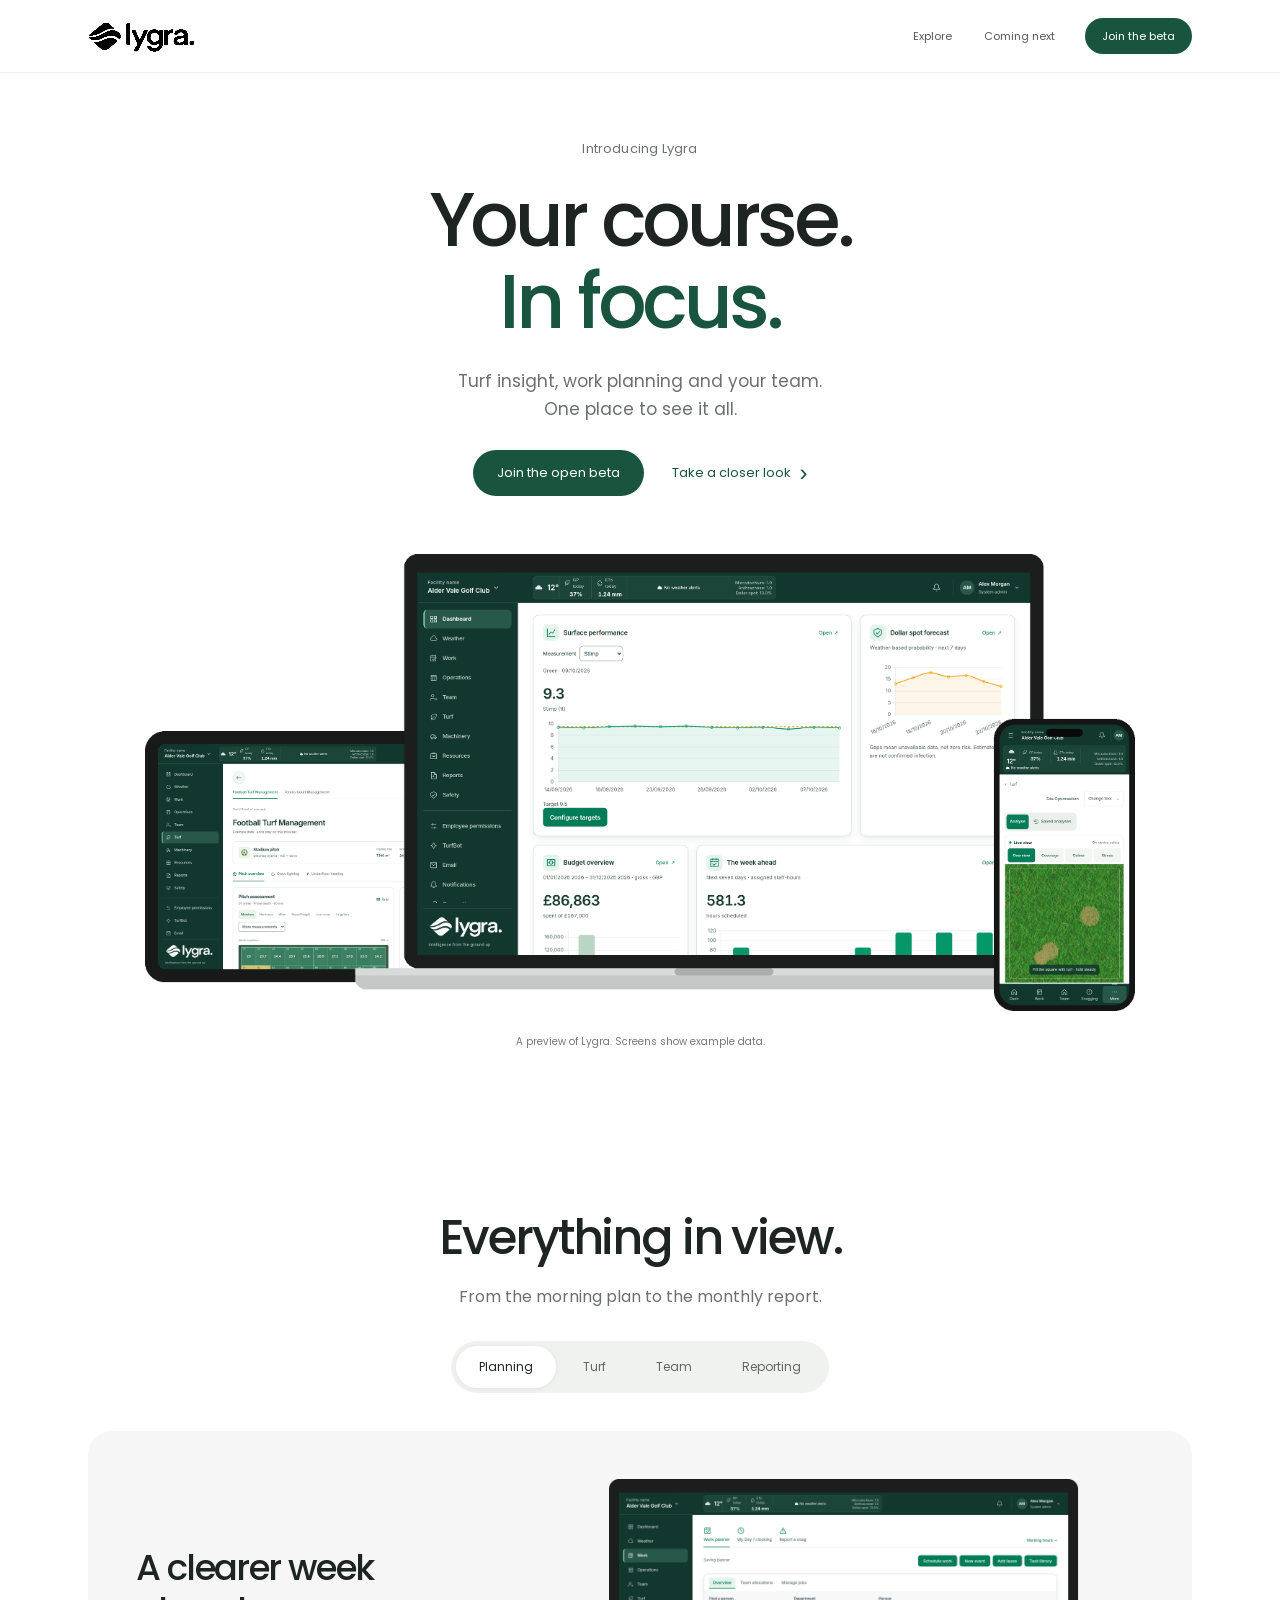
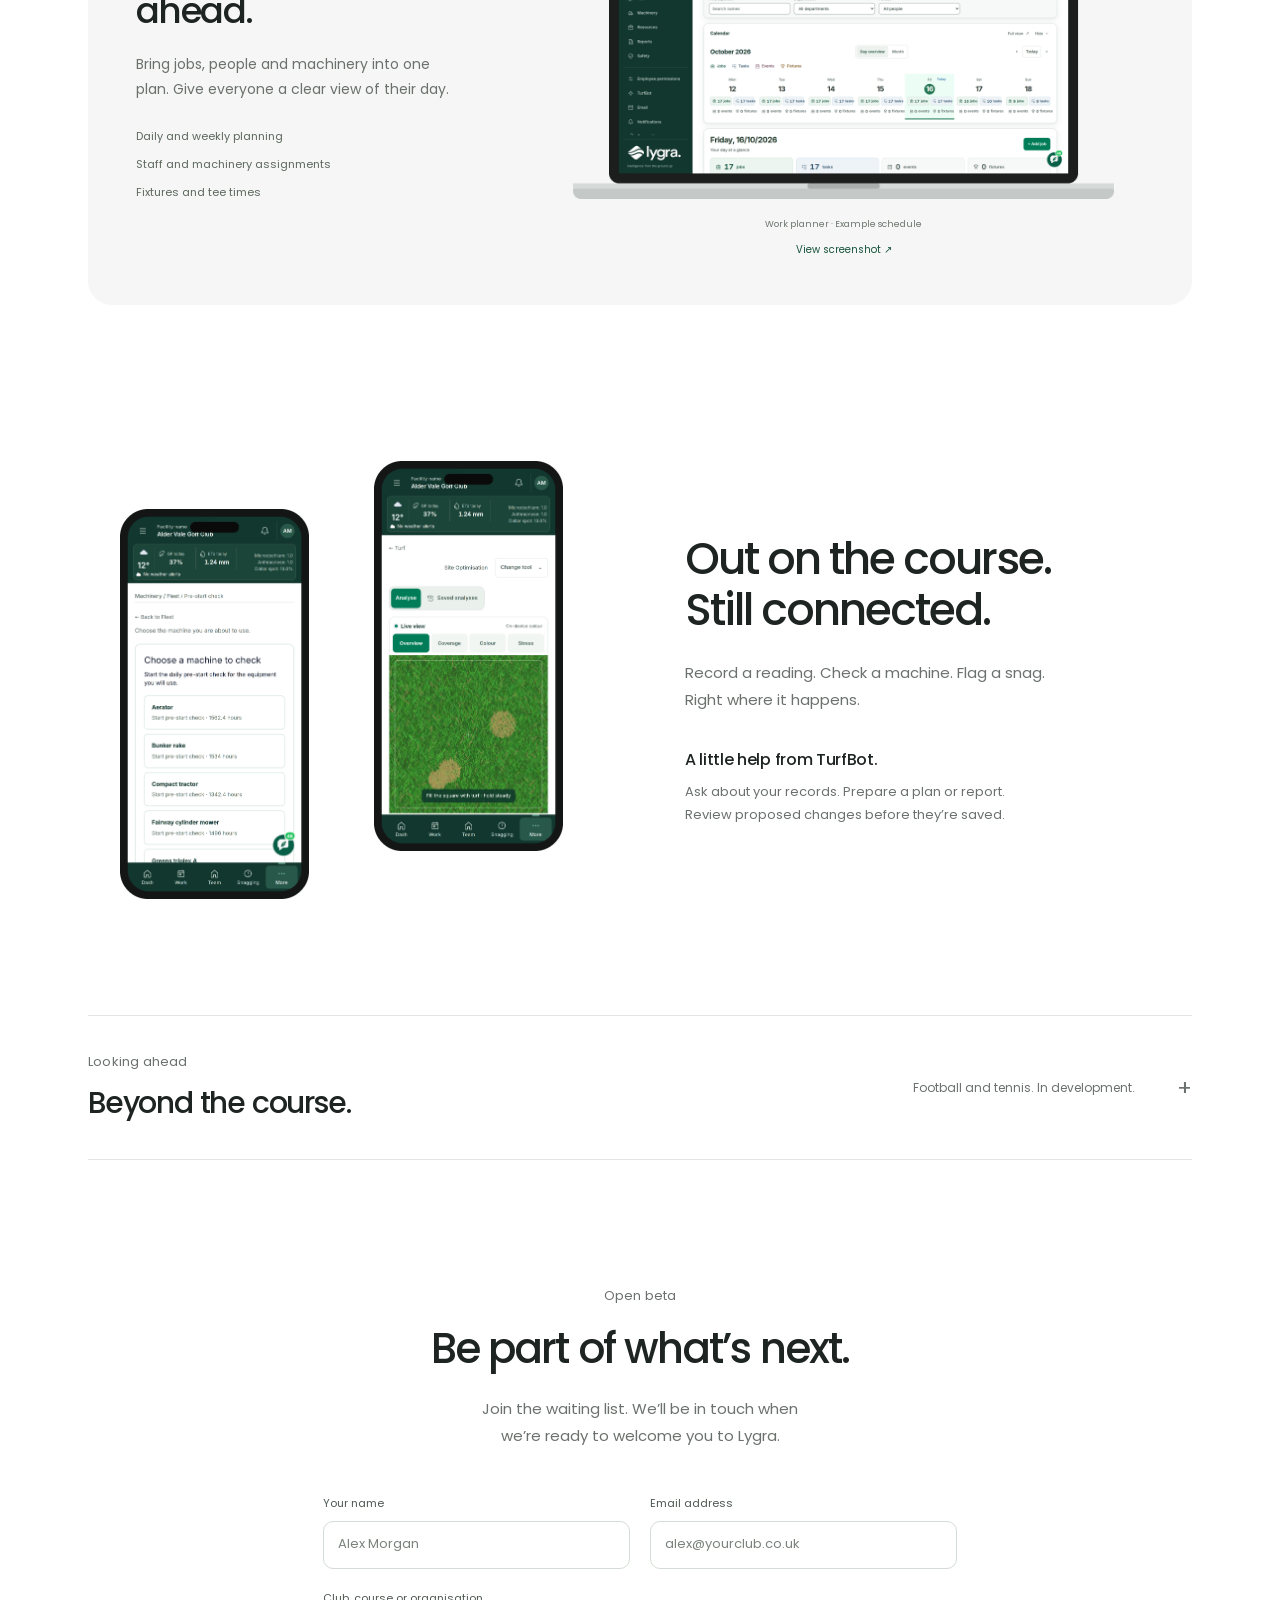
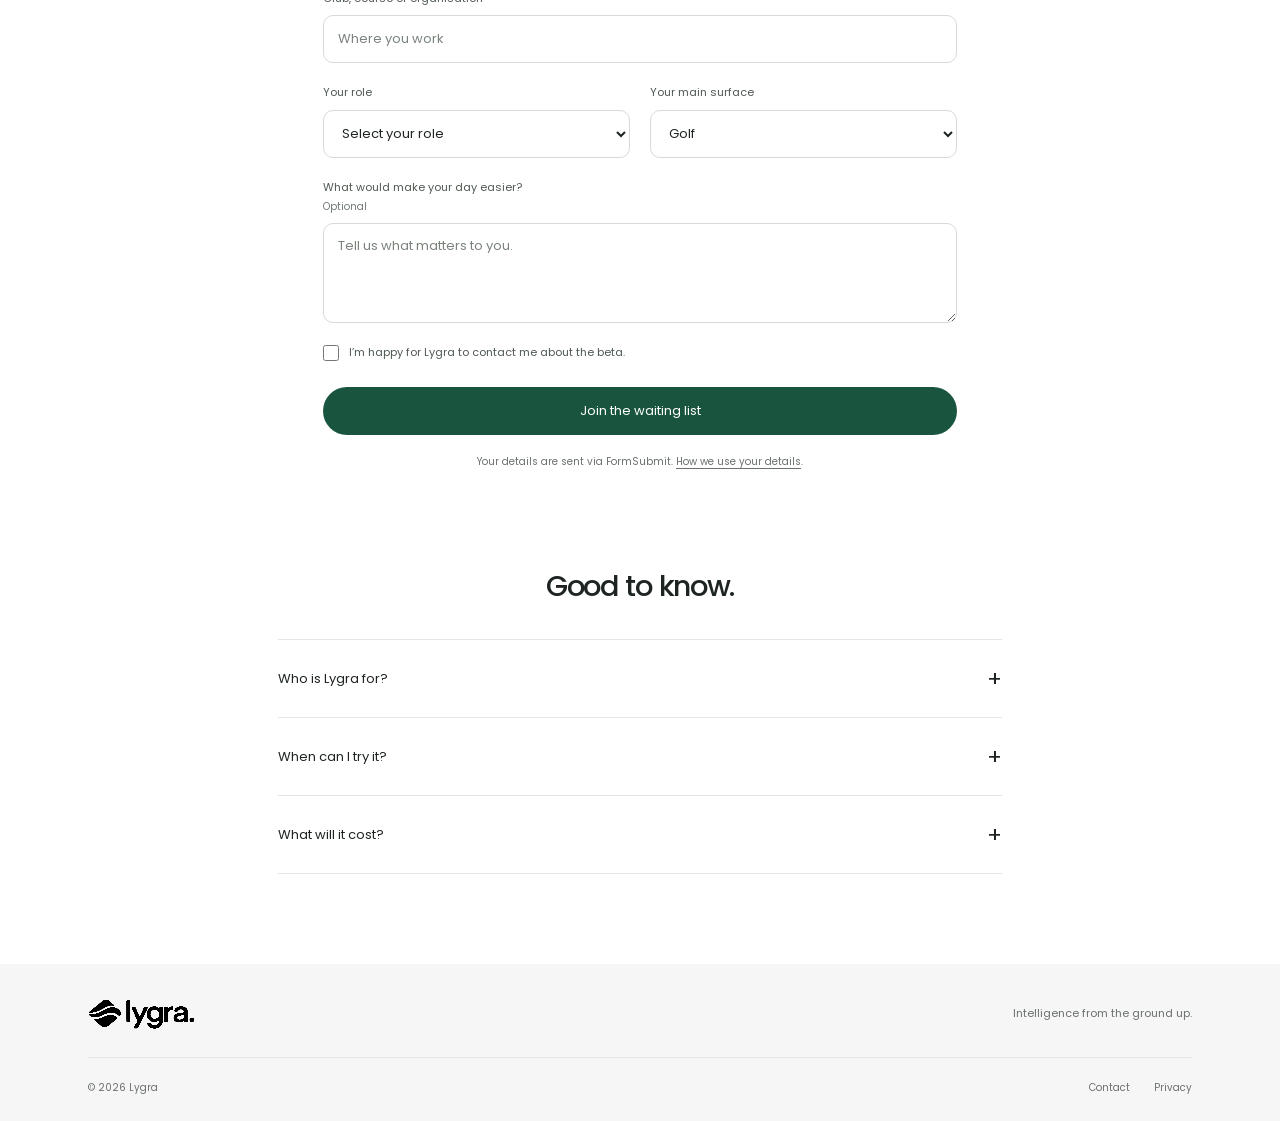
==== index.html @ 12d9ad22 "Publish Lygra marketing preview" ====
<!doctype html>
<html lang="en-GB">
<head>
  <meta charset="UTF-8">
  <meta name="viewport" content="width=device-width, initial-scale=1">
  <meta name="theme-color" content="#ffffff">
  <meta name="description" content="Your course. In focus. Lygra brings turf insight, work planning and your team together. Join the open beta waiting list.">
  <meta property="og:type" content="website">
  <meta property="og:url" content="https://rosshgithub.github.io/lygra-website/">
  <meta property="og:title" content="Lygra — your course, in focus">
  <meta property="og:description" content="Turf insight, work planning and your team. One place to see it all.">
  <meta property="og:image" content="https://rosshgithub.github.io/lygra-website/assets/lygra-brand.jpeg">
  <meta property="og:image:alt" content="Lygra — intelligence from the ground up">
  <link rel="canonical" href="https://rosshgithub.github.io/lygra-website/">
  <title>Lygra — intelligence from the ground up</title>
  <link rel="icon" href="./favicon.svg" type="image/svg+xml">
  <link rel="preload" href="./assets/fonts/poppins-medium.ttf" as="font" type="font/ttf" crossorigin>
  <link rel="stylesheet" href="./styles.css">
  <script src="./site.js" defer></script>
  <noscript><style>.feature-tabs{display:none}</style></noscript>
</head>
<body id="top">
  <a class="skip-link" href="#main">Skip to content</a>
  <header class="header-shell">
    <div class="site-header wrap">
      <a class="brand" href="#top" aria-label="Lygra home"><span class="brand-crop"><img src="./assets/lygra-brand.jpeg" alt="lygra." width="1600" height="900"></span></a>
      <nav aria-label="Main navigation">
        <a href="#explore">Explore</a>
        <a href="#next">Coming next</a>
      </nav>
      <a class="button button-small" href="#beta">Join the beta</a>
    </div>
  </header>

  <main id="main">
    <section class="hero wrap" aria-labelledby="hero-title">
      <div class="hero-copy">
        <p class="eyebrow">Introducing Lygra</p>
        <h1 id="hero-title">Your course.<br> <span>In focus.</span></h1>
        <p class="hero-description">Turf insight, work planning and your team.<br> One place to see it all.</p>
        <div class="hero-actions"><a class="button" href="#beta">Join the open beta</a><a class="text-link" href="#explore">Take a closer look <span aria-hidden="true">›</span></a></div>
      </div>
      <figure class="hero-product">
        <img src="./assets/hero-all-devices.png" alt="Lygra on laptop, tablet and phone, showing the dashboard, a sports surface preview and turf camera tools" width="2747" height="1269" fetchpriority="high">
        <figcaption>A preview of Lygra. Screens show example data.</figcaption>
      </figure>
    </section>

    <section class="explore wrap" id="explore" aria-labelledby="explore-title">
      <div class="section-heading"><h2 id="explore-title">Everything in view.</h2><p>From the morning plan to the monthly report.</p></div>
      <div class="feature-tabs" aria-label="Explore Lygra">
        <button type="button" id="tab-plan" data-feature="plan">Planning</button>
        <button type="button" id="tab-turf" data-feature="turf">Turf</button>
        <button type="button" id="tab-team" data-feature="team">Team</button>
        <button type="button" id="tab-picture" data-feature="picture">Reporting</button>
      </div>

      <section class="feature-panel" id="panel-plan" aria-labelledby="tab-plan">
        <div class="feature-copy"><h3>A clearer week ahead.</h3><p>Bring jobs, people and machinery into one plan. Give everyone a clear view of their day.</p><ul class="detail-list"><li>Daily and weekly planning</li><li>Staff and machinery assignments</li><li>Fixtures and tee times</li></ul></div>
        <figure class="feature-image"><img src="./assets/laptop-planner.png" alt="Lygra’s weekly work planner with jobs and team assignments" width="2408" height="1424" loading="lazy"><figcaption>Work planner · Example schedule</figcaption></figure>
      </section>
      <section class="feature-panel" id="panel-turf" aria-labelledby="tab-turf">
        <div class="feature-copy"><h3>Know what’s changing.</h3><p>See your readings alongside weather, growth and treatments. Build a picture of your course over time.</p><ul class="detail-list"><li>Surface performance history</li><li>Clippings and nutrition records</li><li>Forecasts and spray windows</li></ul></div>
        <figure class="feature-image"><img src="./assets/laptop-performance_chart.png" alt="A chart of recorded surface performance over time" width="2408" height="1424" loading="lazy"><figcaption>Surface performance · Example readings</figcaption></figure>
      </section>
      <section class="feature-panel" id="panel-team" aria-labelledby="tab-team">
        <div class="feature-copy"><h3>Everyone, on the same page.</h3><p>Share the day’s work. Keep the conversation going. Bring the details of your team together.</p><ul class="detail-list"><li>Personal schedules and attendance</li><li>Team chat and photo snag reports</li><li>Leave and training records</li></ul></div>
        <figure class="feature-image feature-image-phone"><img src="./assets/phone-teamchat.png" alt="Lygra team chat on a phone" width="762" height="1576" loading="lazy"><figcaption>Team chat · Example conversation</figcaption></figure>
      </section>
      <section class="feature-panel" id="panel-picture" aria-labelledby="tab-picture">
        <div class="feature-copy"><h3>Show the work behind it.</h3><p>Turn facility records into clear reports. Bring the numbers together, then add your perspective.</p><ul class="detail-list"><li>Budgets, expenditure and stock</li><li>Machinery checks and service history</li><li>Facility reports and PDF exports</li></ul></div>
        <figure class="feature-image"><img src="./assets/laptop-reports.png" alt="Lygra facility reporting on a laptop" width="2408" height="1424" loading="lazy"><figcaption>Facility reports · Example report</figcaption></figure>
      </section>
    </section>

    <section class="field-section wrap" aria-labelledby="field-title">
      <div class="field-visual">
        <img class="field-phone field-phone-back" src="./assets/phone-check.png" alt="A machinery pre-start check in Lygra" width="762" height="1576" loading="lazy">
        <img class="field-phone field-phone-front" src="./assets/phone-cam_analysis.png" alt="Lygra’s camera view for recording turf observations" width="762" height="1576" loading="lazy">
      </div>
      <div class="field-copy">
        <h2 id="field-title">Out on the course.<br> Still connected.</h2>
        <p>Record a reading. Check a machine. Flag a snag.<br> Right where it happens.</p>
        <div class="assistant-note"><h3>A little help from TurfBot.</h3><p>Ask about your records. Prepare a plan or report. Review proposed changes before they’re saved.</p></div>
      </div>
    </section>

    <section class="next-section wrap" id="next" aria-labelledby="next-title">
      <details class="next-preview">
        <summary><span class="next-heading"><span class="eyebrow">Looking ahead</span><span id="next-title" role="heading" aria-level="2">Beyond the course.</span></span><span class="next-description">Football and tennis. In development.<span class="disclosure-icon" aria-hidden="true">+</span></span></summary>
        <div class="sport-previews">
          <article class="sport-preview"><h3>Football</h3><p>Pitch assessment, grow-light planning and rootzone conditions.</p><img src="./assets/ipad-football.png" alt="Development preview of Lygra’s football pitch assessment" width="1836" height="1317" loading="lazy"></article>
          <article class="sport-preview"><h3>Tennis</h3><p>Court wear, surface readings and irrigation.</p><img src="./assets/ipad-tennis.png" alt="Development preview of Lygra’s tennis court assessment" width="1836" height="1317" loading="lazy"></article>
        </div>
        <p class="development-note">Early concepts. Availability in the first beta is not confirmed.</p>
      </details>
    </section>

    <section class="beta-section wrap" id="beta" aria-labelledby="beta-title">
      <div class="beta-copy"><p class="eyebrow">Open beta</p><h2 id="beta-title">Be part of what’s next.</h2><p>Join the waiting list. We’ll be in touch when<br> we’re ready to welcome you to Lygra.</p></div>
    <form class="beta-form" action="https://formsubmit.co/turfmetricpro@gmail.com" method="POST" aria-labelledby="form-title">
      <h3 id="form-title" class="sr-only">Sign up for the open beta</h3>
      <input type="hidden" name="_subject" value="Lygra — new open beta waiting-list application">
      <input type="hidden" name="_template" value="table">
      <input type="hidden" name="source" value="Lygra website — open beta waiting list">
      <div class="honeypot" aria-hidden="true"><label>Leave this empty<input type="text" name="_honey" tabindex="-1" autocomplete="off"></label></div>
      <div class="form-row"><label>Your name<input name="name" type="text" autocomplete="name" required maxlength="100" placeholder="Alex Morgan"></label><label>Email address<input name="email" type="email" autocomplete="email" required maxlength="254" placeholder="alex@yourclub.co.uk"></label></div>
      <label>Club, course or organisation<input name="organisation" type="text" autocomplete="organization" required maxlength="160" placeholder="Where you work"></label>
      <div class="form-row"><label>Your role<select name="role" required><option value="">Select your role</option><option>Course manager</option><option>Head greenkeeper</option><option>Deputy or assistant greenkeeper</option><option>Grounds manager / groundskeeper</option><option>Club management</option><option>Other</option></select></label><label>Your main surface<select name="surface" required><option>Golf</option><option>Football</option><option>Tennis</option><option>Multiple sports</option><option>Other</option></select></label></div>
      <label>What would make your day easier? <span class="optional">Optional</span><textarea name="message" rows="3" maxlength="2000" placeholder="Tell us what matters to you."></textarea></label>
      <label class="consent"><input type="checkbox" name="beta_contact_consent" value="I agree to be contacted about the Lygra beta" required><span>I’m happy for Lygra to contact me about the beta.</span></label>
      <button class="button button-dark" type="submit">Join the waiting list</button>
      <p class="form-note">Your details are sent via FormSubmit. <a href="./privacy.html">How we use your details</a>.</p>
      <p class="form-status" role="status" aria-live="polite"></p>
    </form>
    </section>

    <section class="questions wrap" aria-labelledby="questions-title">
      <h2 id="questions-title">Good to know.</h2>
      <div class="question-list">
        <details><summary>Who is Lygra for?<span class="disclosure-icon" aria-hidden="true">+</span></summary><p>We’re starting with golf course managers and greenkeeping teams. If you work with another playing surface, you’re welcome to register your interest too.</p></details>
        <details><summary>When can I try it?<span class="disclosure-icon" aria-hidden="true">+</span></summary><p>Joining adds you to the waiting list. We’ll contact you about access when invitations are ready. There’s no confirmed opening date yet.</p></details>
        <details><summary>What will it cost?<span class="disclosure-icon" aria-hidden="true">+</span></summary><p>We’ll share pricing and beta terms with your invitation, before you decide to take part.</p></details>
      </div>
    </section>
  </main>

  <dialog class="image-dialog" aria-labelledby="image-dialog-caption"><button type="button" class="image-dialog-close" aria-label="Close screenshot">Close <span aria-hidden="true">×</span></button><img alt=""><p id="image-dialog-caption"></p></dialog>
  <footer class="site-footer"><div class="wrap"><div class="footer-top"><a class="brand" href="#top" aria-label="Lygra home"><span class="brand-crop"><img src="./assets/lygra-brand.jpeg" alt="lygra." width="1600" height="900" loading="lazy"></span></a><p>Intelligence from the ground up.</p></div><div class="footer-bottom"><span>© <span data-year>2026</span> Lygra</span><div><a href="mailto:turfmetricpro@gmail.com">Contact</a><a href="./privacy.html">Privacy</a></div></div></div></footer>
</body>
</html>
---- styles.css ----
@charset "UTF-8";

@font-face {
  font-family: Poppins;
  font-style: normal;
  font-weight: 400;
  font-display: swap;
  src: url('./assets/fonts/poppins-regular.ttf') format('truetype');
}
@font-face {
  font-family: Poppins;
  font-style: normal;
  font-weight: 500;
  font-display: swap;
  src: url('./assets/fonts/poppins-medium.ttf') format('truetype');
}

:root {
  --ink: #1d2421;
  --muted: #6b716d;
  --green: #19553e;
  --soft: #f5f6f5;
  --line: #e3e6e3;
  font-family: Poppins, -apple-system, BlinkMacSystemFont, 'Segoe UI', sans-serif;
  font-synthesis: none;
  color: var(--ink);
  background: #fff;
  scroll-padding-top: 100px;
}
* { box-sizing: border-box; }
body { margin: 0; }
button, input, select, textarea { font: inherit; }
button, a { -webkit-tap-highlight-color: transparent; touch-action: manipulation; }
a { color: inherit; text-decoration: none; }
button, summary { cursor: pointer; }
img { display: block; max-width: 100%; height: auto; }
figure, p, h1, h2, h3 { margin: 0; }
p { line-height: 1.75; }
h1, h2, h3 { font-weight: 500; line-height: 1.16; letter-spacing: -.045em; }
h2 { font-size: clamp(32px, 3.8vw, 48px); }
h3 { font-size: 30px; }
:where(a, button, summary, input, select, textarea, [tabindex]):focus-visible {
  outline: 3px solid #6a9e87;
  outline-offset: 5px;
}
button:disabled { opacity: .65; cursor: wait; }
.wrap { max-width: 1200px; padding-inline: 48px; margin-inline: auto; }
.eyebrow { color: var(--muted); font-size: 13px; font-weight: 400; letter-spacing: .015em; }
.button {
  display: inline-flex;
  align-items: center;
  justify-content: center;
  min-height: 46px;
  padding: 12px 24px;
  border: 0;
  border-radius: 30px;
  background: var(--green);
  color: white;
  font-size: 13px;
  font-weight: 400;
  line-height: 1.5;
  transition: background .18s;
}
.button:hover { background: #246a4f; }
.button-small { min-height: 36px; padding: 9px 17px; font-size: 11px; }
.text-link { display: inline-flex; align-items: center; gap: 9px; color: var(--green); font-size: 13px; min-height: 44px; }
.text-link:hover { text-decoration: underline; text-underline-offset: 4px; }
.text-link span { font-family: Arial, sans-serif; font-size: 24px; line-height: 1; }
.sr-only, .honeypot { position: absolute; width: 1px; height: 1px; padding: 0; overflow: hidden; clip-path: inset(50%); white-space: nowrap; }
.skip-link { position: fixed; z-index: 100; top: 12px; left: 16px; transform: translateY(-200%); padding: 16px; background: white; }
.skip-link:focus { transform: none; }

/* Quiet navigation; the logo is the supplied artwork in monochrome. */
.header-shell { position: sticky; top: 0; z-index: 10; background: #ffffffed; backdrop-filter: blur(18px); border-bottom: 1px solid #eef0ed; }
.site-header { display: flex; align-items: center; gap: 30px; height: 72px; }
.brand { display: inline-block; flex-shrink: 0; }
.brand-crop { display: block; position: relative; width: 106px; height: 31px; overflow: hidden; }
.brand-crop img { position: absolute; width: 194px; max-width: none; left: -44px; top: -35px; filter: grayscale(1) contrast(8) invert(1); mix-blend-mode: multiply; }
.site-header nav { display: flex; align-items: center; gap: 32px; margin-left: auto; font-size: 11px; color: #545c56; }
.site-header nav a { padding-block: 14px; }
.site-header nav a:hover { color: var(--ink); }

/* Product first, with no frame around the devices. */
.hero { padding-block: 65px 80px; text-align: center; }
.hero h1 { font-size: clamp(48px, 6vw, 76px); line-height: 1.08; letter-spacing: -.055em; margin-block: 18px 24px; }
.hero h1 span { color: var(--green); }
.hero-description { color: var(--muted); font-size: 17px; line-height: 1.65; }
.hero-actions { display: flex; justify-content: center; align-items: center; gap: 28px; margin-top: 27px; }
.hero-product { max-width: 990px; margin: 58px auto 0; }
.hero-product img { width: 100%; }
.hero-product figcaption { margin-top: 23px; color: #737b75; font-size: 10px; }

.section-heading { text-align: center; margin-bottom: 30px; }
.section-heading p { margin-top: 17px; color: var(--muted); font-size: 16px; }
.explore { padding-block: 80px 55px; }
.feature-tabs { display: flex; width: fit-content; margin: 0 auto 38px; gap: 4px; padding: 5px; border-radius: 30px; background: #f0f2ef; }
.feature-tabs button { color: #606a62; background: transparent; border: none; border-radius: 24px; padding: 11px 23px; min-height: 42px; font-size: 12px; }
.feature-tabs button[aria-selected="true"] { background: #fff; color: var(--ink); box-shadow: 0 1px 5px #102b3012; }
.feature-tabs button:hover { color: var(--green); }
.feature-panel { display: grid; grid-template-columns: .82fr 1.4fr; align-items: center; gap: 30px; min-height: 440px; padding: 48px 36px 36px 48px; border-radius: 24px; background: var(--soft); }
.feature-panel[hidden] { display: none; }
.feature-panel + .feature-panel { margin-top: 24px; }
.js .feature-panel + .feature-panel { margin-top: 0; }
.feature-copy h3 { font-size: clamp(27px, 2.8vw, 36px); line-height: 1.2; max-width: 330px; }
.feature-copy > p { font-size: 14px; color: var(--muted); margin-top: 20px; max-width: 320px; }
.detail-list { margin: 26px 0 0; padding: 0; list-style: none; font-size: 11px; color: #5d685f; line-height: 1.7; }
.detail-list li + li { margin-top: 9px; }
.feature-image { min-width: 0; display: flex; flex-direction: column; align-items: center; justify-content: center; }
.feature-image img { max-height: 320px; width: 100%; object-fit: contain; }
.feature-image-phone img { max-height: 320px; width: auto; }
.feature-image figcaption { margin-top: 19px; font-size: 9px; color: #6c766e; text-align: center; }
.image-zoom { background: transparent; border: 0; color: var(--green); min-height: 38px; padding: 8px; font-size: 10px; }
.image-zoom:hover { text-decoration: underline; text-underline-offset: 4px; }

.field-section { display: grid; grid-template-columns: 1fr 1fr; align-items: center; gap: 90px; padding-block: 115px; }
.field-visual { display: flex; justify-content: center; align-items: center; gap: 20px; padding: 10px; }
.field-phone { width: calc(50% - 10px); max-height: 390px; object-fit: contain; }
.field-phone-back { transform: translateY(24px); }
.field-phone-front { transform: translateY(-24px); }
.field-copy h2 { font-size: clamp(32px, 3.5vw, 44px); }
.field-copy > p { margin-top: 25px; color: var(--muted); font-size: 15px; }
.assistant-note { margin-top: 38px; max-width: 350px; }
.assistant-note h3 { font-size: 16px; letter-spacing: -.02em; }
.assistant-note p { margin-top: 12px; color: var(--muted); font-size: 13px; }

/* Roadmap detail stays available without dominating the page. */
.next-section { padding-block: 15px 60px; }
.next-preview { border-block: 1px solid var(--line); }
summary { list-style: none; }
summary::-webkit-details-marker { display: none; }
.next-preview > summary { display: flex; justify-content: space-between; align-items: center; gap: 30px; padding-block: 36px; }
.next-heading { display: flex; flex-direction: column; gap: 12px; }
.next-heading [role="heading"] { font-size: 30px; line-height: 1.3; letter-spacing: -.04em; font-weight: 500; }
.next-description { display: flex; align-items: center; gap: 42px; color: var(--muted); font-size: 12px; }
.disclosure-icon { display: inline-block; flex-shrink: 0; font-size: 22px; font-weight: 400; transition: transform .18s; }
details[open] > summary .disclosure-icon { transform: rotate(45deg); }
.sport-previews { display: grid; grid-template-columns: 1fr 1fr; gap: 55px; padding-top: 30px; }
.sport-preview h3 { font-size: 23px; }
.sport-preview p { margin-top: 13px; color: var(--muted); font-size: 13px; max-width: 330px; }
.sport-preview img { max-height: 280px; object-fit: contain; margin: 28px auto 0; }
.development-note { color: var(--muted); font-size: 10px; padding-block: 32px; }

.beta-section { max-width: 730px; padding-block: 65px 85px; }
.beta-copy { text-align: center; }
.beta-copy .eyebrow { margin-bottom: 17px; }
.beta-copy h2 { font-size: 42px; }
.beta-copy > p:last-child { color: var(--muted); font-size: 15px; margin-top: 23px; }
.beta-form { margin-top: 46px; }
.beta-form label { display: flex; flex-direction: column; gap: 8px; margin-bottom: 21px; font-size: 11px; color: #4f5952; line-height: 1.6; }
.beta-form input:not([type="checkbox"]), .beta-form select, .beta-form textarea { width: 100%; min-width: 0; min-height: 48px; border: 1px solid #d5dcd5; border-radius: 10px; background: #fff; padding: 12px 14px; color: var(--ink); font-size: 13px; }
.beta-form select { padding-right: 25px; }
.beta-form textarea { resize: vertical; min-height: 100px; line-height: 1.6; }
.beta-form input::placeholder, .beta-form textarea::placeholder { color: #7a837c; opacity: 1; }
.form-row { display: grid; grid-template-columns: 1fr 1fr; gap: 20px; }
.optional { color: #737d75; font-size: 10px; margin-top: -5px; }
.beta-form .consent { flex-direction: row; gap: 10px; align-items: flex-start; margin-block: 8px 25px; }
.consent input { accent-color: var(--green); flex-shrink: 0; width: 16px; height: 16px; margin: 1px 0 0; }
.beta-form .button { width: 100%; min-height: 48px; }
.form-note { text-align: center; font-size: 10px; color: var(--muted); margin-top: 18px; }
.form-note a { text-decoration: underline; text-underline-offset: 3px; }
.form-status { font-size: 12px; text-align: center; margin-top: 16px; }
.form-status:empty { display: none; }

.questions { max-width: 820px; padding-block: 15px 90px; }
.questions h2 { text-align: center; font-size: 29px; margin-bottom: 35px; }
.question-list { border-top: 1px solid var(--line); }
.question-list details { border-bottom: 1px solid var(--line); }
.question-list summary { display: flex; align-items: center; justify-content: space-between; gap: 20px; font-size: 13px; padding-block: 22px; }
.question-list details p { max-width: 610px; padding-bottom: 24px; color: var(--muted); font-size: 13px; }
.site-footer { background: var(--soft); padding-block: 34px 25px; }
.footer-top, .footer-bottom { display: flex; align-items: center; justify-content: space-between; gap: 24px; }
.footer-top { padding-bottom: 28px; border-bottom: 1px solid var(--line); }
.footer-top p { color: var(--muted); font-size: 11px; }
.footer-bottom { padding-top: 22px; color: var(--muted); font-size: 10px; }
.footer-bottom > div { display: flex; gap: 24px; }
.footer-bottom a:hover { color: var(--green); }

.image-dialog { padding: 60px 28px 24px; border: none; border-radius: 20px; background: #fff; color: var(--ink); max-width: min(1200px, 94vw); max-height: 94dvh; width: fit-content; }
.image-dialog::backdrop { background: #14271ed1; backdrop-filter: blur(7px); }
.image-dialog img { max-height: 72dvh; width: auto; max-width: 100%; object-fit: contain; }
.image-dialog p { margin-top: 18px; font-size: 12px; text-align: center; }
.image-dialog-close { position: absolute; right: 24px; top: 14px; display: flex; align-items: center; gap: 15px; min-height: 36px; border: none; background: transparent; color: var(--ink); font-size: 12px; }
.image-dialog-close span { font-size: 24px; }
.legal-header { border-bottom: 1px solid var(--line); }
.legal-header .site-header { justify-content: space-between; }
.legal-page { max-width: 800px; padding-block: 80px; }
.legal-page .eyebrow { margin-bottom: 20px; }
.legal-page h1 { font-size: 44px; margin-bottom: 28px; }
.legal-page h2 { font-size: 23px; margin-block: 35px 16px; }
.legal-page p { color: var(--muted); font-size: 14px; }
.legal-page a { text-decoration: underline; text-underline-offset: 4px; }

@media (max-width: 1000px) {
  .wrap { padding-inline: 32px; }
  .hero { padding-top: 55px; }
  .feature-panel { padding: 36px 26px; gap: 24px; grid-template-columns: .85fr 1.1fr; }
  .feature-copy > p { font-size: 13px; }
  .field-section { gap: 45px; }
  .field-visual { gap: 14px; }
  .next-description { gap: 25px; }
}
@media (max-width: 700px) {
  :root { scroll-padding-top: 90px; }
  .wrap { padding-inline: 24px; }
  .site-header { height: 68px; gap: 20px; }
  .site-header nav { display: none; }
  .site-header > .button { margin-left: auto; }
  .brand-crop { width: 98px; height: 29px; }
  .brand-crop img { width: 180px; left: -41px; top: -33px; }
  .hero { padding-block: 50px 50px; }
  .hero .eyebrow { font-size: 12px; }
  .hero h1 { font-size: clamp(43px, 12vw, 64px); margin-block: 18px 23px; }
  .hero-description { font-size: 14px; max-width: 340px; margin-inline: auto; }
  .hero-description br { display: none; }
  .hero-actions { gap: 20px; margin-top: 25px; }
  .hero-actions .button { font-size: 11px; padding: 12px 17px; }
  .hero-actions .text-link { font-size: 11px; gap: 5px; }
  .hero-product { margin-top: 48px; }
  .hero-product figcaption { margin-top: 18px; font-size: 9px; }
  .explore { padding-block: 60px 25px; }
  .section-heading h2 { font-size: 33px; }
  .section-heading p { font-size: 13px; max-width: 280px; margin: 15px auto 0; }
  .feature-tabs { width: 100%; margin-bottom: 25px; gap: 2px; padding: 4px; }
  .feature-tabs button { padding: 10px 8px; min-height: 40px; font-size: 10px; flex: 1; }
  .feature-panel { display: flex; flex-direction: column; align-items: stretch; gap: 32px; min-height: 0; border-radius: 20px; padding: 30px 24px 20px; }
  .feature-copy h3 { font-size: 29px; max-width: 280px; }
  .feature-copy > p { font-size: 13px; max-width: none; margin-top: 17px; }
  .detail-list { font-size: 10px; margin-top: 22px; }
  .detail-list li + li { margin-top: 7px; }
  .feature-image img { max-height: 280px; }
  .feature-image-phone img { max-height: 295px; }
  .feature-image figcaption { font-size: 8px; margin-top: 17px; }
  .field-section { display: flex; flex-direction: column-reverse; align-items: stretch; gap: 45px; padding-block: 70px; }
  .field-copy { text-align: center; }
  .field-copy h2 { font-size: 35px; }
  .field-copy > p { font-size: 13px; margin-top: 20px; }
  .field-copy > p br { display: none; }
  .assistant-note { max-width: 300px; margin: 30px auto 0; }
  .assistant-note h3 { font-size: 15px; }
  .assistant-note p { font-size: 12px; }
  .field-visual { width: 100%; max-width: 360px; margin-inline: auto; padding: 25px 15px; gap: 16px; }
  .field-phone { max-height: 320px; }
  .field-phone-back { transform: translateY(15px); }
  .field-phone-front { transform: translateY(-15px); }
  .next-section { padding-block: 10px 40px; }
  .next-preview > summary { display: block; padding-block: 28px; }
  .next-heading { gap: 9px; }
  .next-heading .eyebrow { font-size: 11px; }
  .next-heading [role="heading"] { font-size: 27px; }
  .next-description { justify-content: space-between; font-size: 11px; margin-top: 17px; }
  .sport-previews { grid-template-columns: 1fr; gap: 37px; padding-top: 15px; }
  .sport-preview h3 { font-size: 22px; }
  .sport-preview p { font-size: 12px; }
  .development-note { font-size: 10px; }
  .beta-section { padding-block: 45px 65px; }
  .beta-copy h2 { font-size: 35px; }
  .beta-copy > p:last-child { font-size: 13px; margin-top: 19px; }
  .beta-copy br { display: none; }
  .beta-form { margin-top: 35px; }
  .form-row { grid-template-columns: 1fr; gap: 0; }
  .beta-form input:not([type="checkbox"]), .beta-form select, .beta-form textarea { font-size: 16px; }
  .form-note { font-size: 9px; }
  .questions { padding-block: 10px 65px; }
  .questions h2 { font-size: 27px; margin-bottom: 28px; }
  .question-list summary { font-size: 12px; }
  .question-list details p { font-size: 12px; }
  .footer-top { align-items: flex-start; flex-direction: column; gap: 16px; }
  .footer-top p { font-size: 10px; }
  .legal-page { padding-block: 50px; }
  .legal-page h1 { font-size: 36px; }
}
@media (prefers-reduced-motion: reduce) {
  *, *::before, *::after { transition: none !important; animation: none !important; }
}
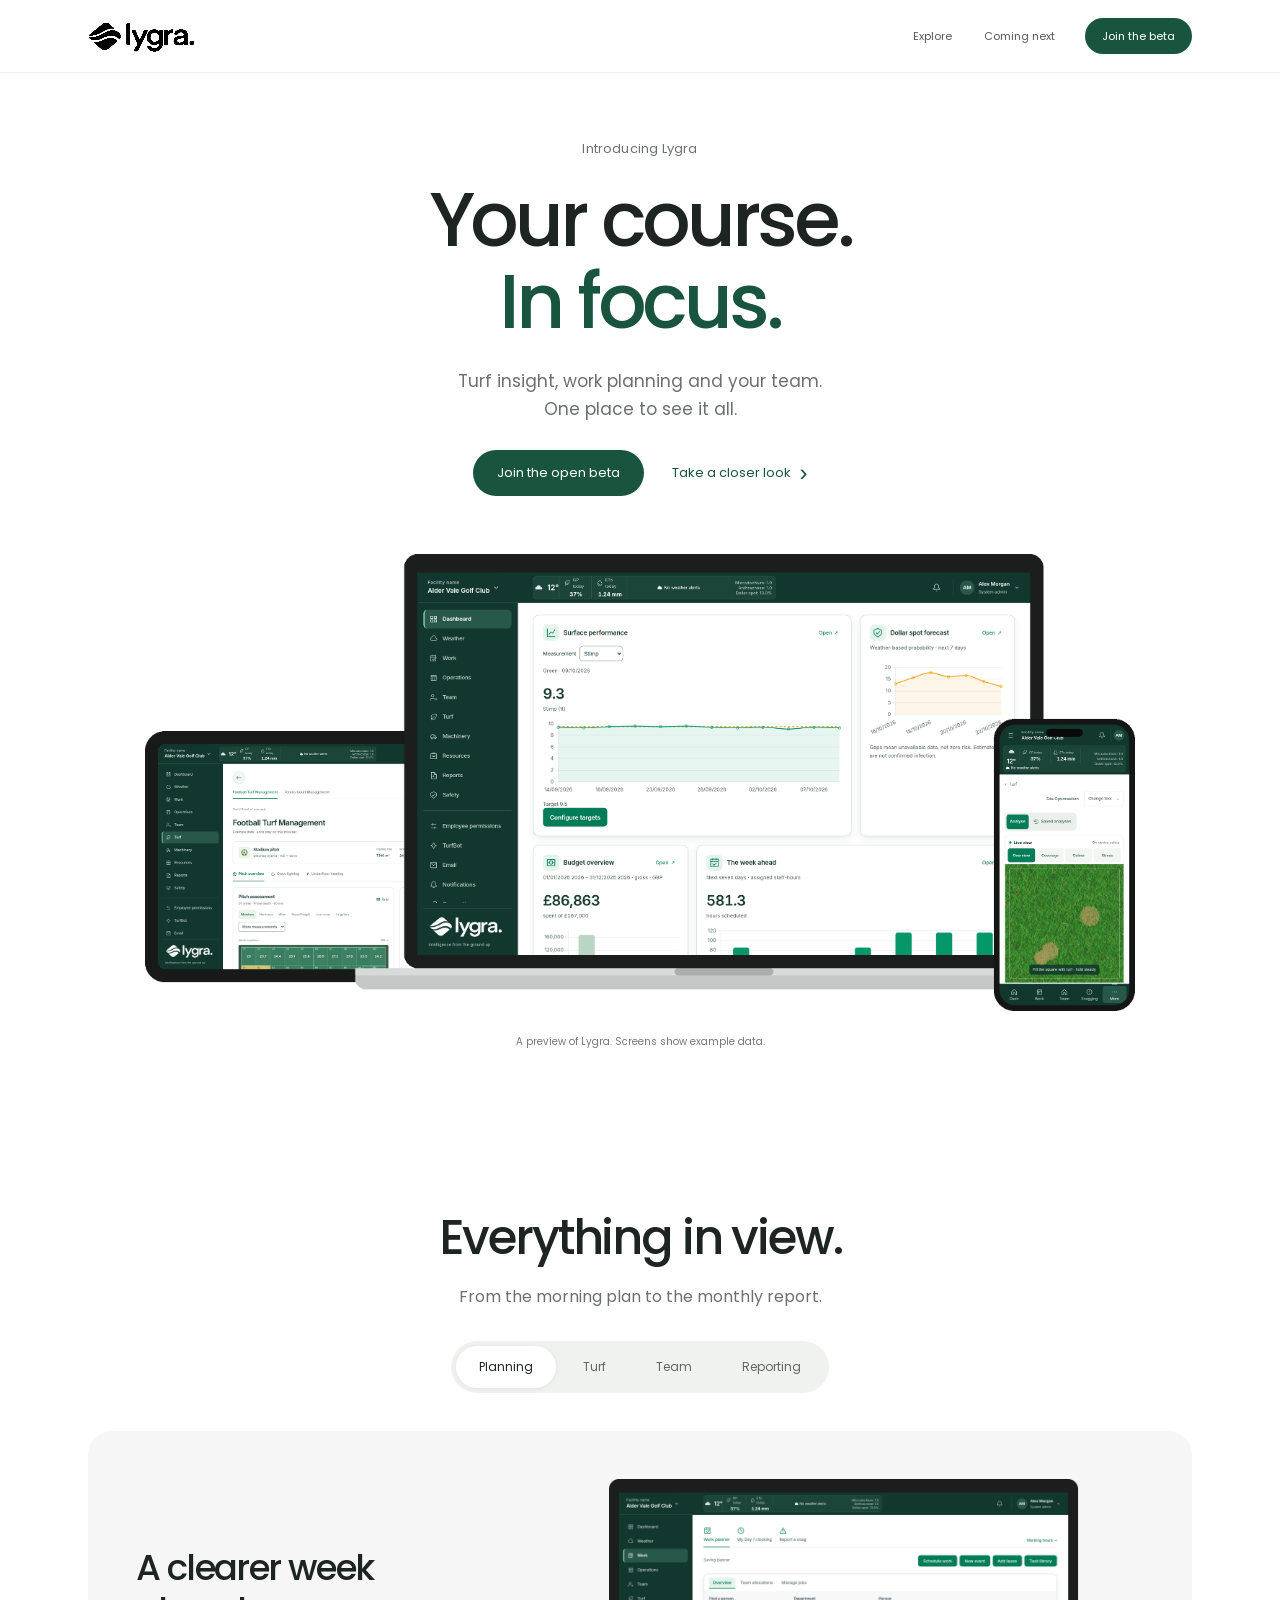
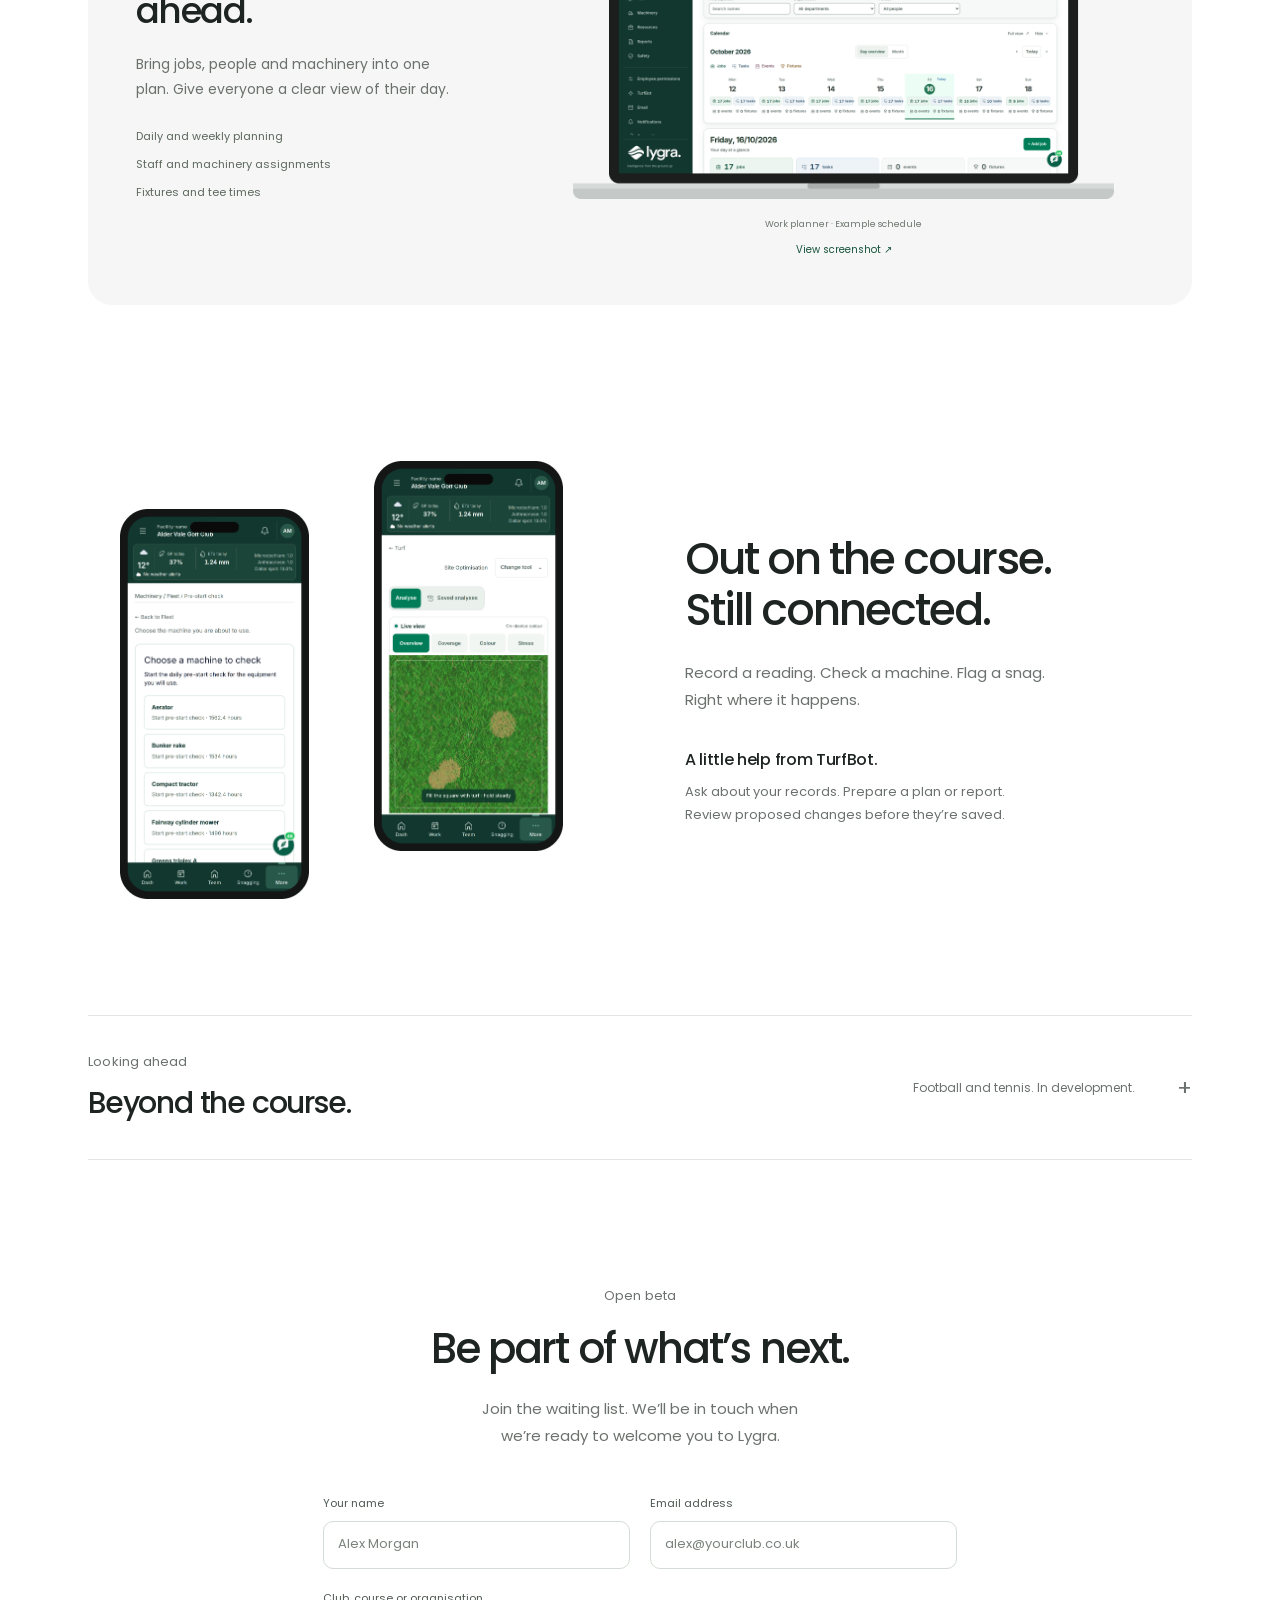
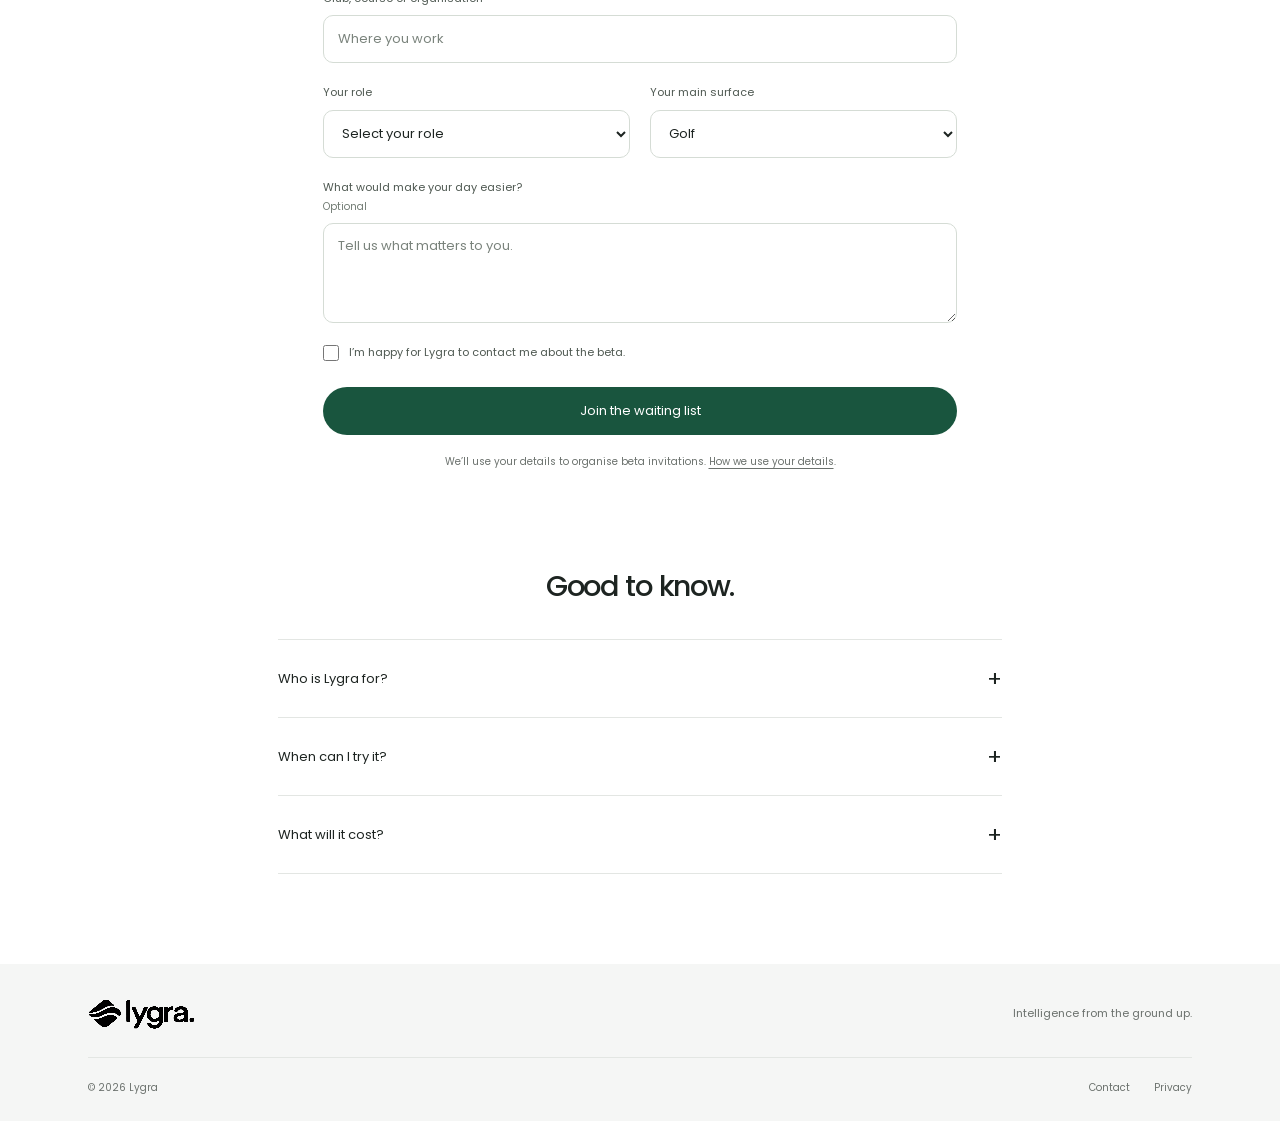
==== commit fe3af2f5: "Connect beta signup to Lygra and show branded confirmation" ====
--- a/index.html
+++ b/index.html
@@ -98,21 +98,30 @@
 
     <section class="beta-section wrap" id="beta" aria-labelledby="beta-title">
       <div class="beta-copy"><p class="eyebrow">Open beta</p><h2 id="beta-title">Be part of what’s next.</h2><p>Join the waiting list. We’ll be in touch when<br> we’re ready to welcome you to Lygra.</p></div>
-    <form class="beta-form" action="https://formsubmit.co/turfmetricpro@gmail.com" method="POST" aria-labelledby="form-title">
+    <form class="beta-form" action="https://turfmetric.uk/api/beta-signups" method="POST" aria-labelledby="form-title">
       <h3 id="form-title" class="sr-only">Sign up for the open beta</h3>
-      <input type="hidden" name="_subject" value="Lygra — new open beta waiting-list application">
-      <input type="hidden" name="_template" value="table">
-      <input type="hidden" name="source" value="Lygra website — open beta waiting list">
-      <div class="honeypot" aria-hidden="true"><label>Leave this empty<input type="text" name="_honey" tabindex="-1" autocomplete="off"></label></div>
+      <div class="honeypot" aria-hidden="true"><label>Leave this empty<input type="text" name="website" tabindex="-1" autocomplete="off"></label></div>
       <div class="form-row"><label>Your name<input name="name" type="text" autocomplete="name" required maxlength="100" placeholder="Alex Morgan"></label><label>Email address<input name="email" type="email" autocomplete="email" required maxlength="254" placeholder="alex@yourclub.co.uk"></label></div>
       <label>Club, course or organisation<input name="organisation" type="text" autocomplete="organization" required maxlength="160" placeholder="Where you work"></label>
       <div class="form-row"><label>Your role<select name="role" required><option value="">Select your role</option><option>Course manager</option><option>Head greenkeeper</option><option>Deputy or assistant greenkeeper</option><option>Grounds manager / groundskeeper</option><option>Club management</option><option>Other</option></select></label><label>Your main surface<select name="surface" required><option>Golf</option><option>Football</option><option>Tennis</option><option>Multiple sports</option><option>Other</option></select></label></div>
       <label>What would make your day easier? <span class="optional">Optional</span><textarea name="message" rows="3" maxlength="2000" placeholder="Tell us what matters to you."></textarea></label>
       <label class="consent"><input type="checkbox" name="beta_contact_consent" value="I agree to be contacted about the Lygra beta" required><span>I’m happy for Lygra to contact me about the beta.</span></label>
       <button class="button button-dark" type="submit">Join the waiting list</button>
-      <p class="form-note">Your details are sent via FormSubmit. <a href="./privacy.html">How we use your details</a>.</p>
+      <p class="form-note">We’ll use your details to organise beta invitations. <a href="./privacy.html">How we use your details</a>.</p>
       <p class="form-status" role="status" aria-live="polite"></p>
     </form>
+    <div class="signup-confirmation" hidden aria-labelledby="signup-confirmation-title">
+      <div class="signup-confirmation-brand"><img src="./assets/lygra-brand.jpeg" alt="Lygra — intelligence from the ground up" width="1600" height="900"></div>
+      <div class="signup-confirmation-content">
+        <p class="eyebrow">Lygra open beta</p>
+        <h3 id="signup-confirmation-title" tabindex="-1">You’re on the list.</h3>
+        <p>Thanks for signing up to the Lygra beta!</p>
+        <p>Your application is saved. We’re bringing turf insight, work planning and your team together, and we’re glad you’d like to be part of it.</p>
+        <div class="signup-confirmation-next"><h4>What happens next?</h4><p>We’ll be in touch by email when we’re ready to invite you, with everything you need to get started. There’s nothing else you need to do for now.</p></div>
+        <p>Questions? <a href="mailto:support@lygra.co.uk">support@lygra.co.uk</a></p>
+        <p class="signup-signoff">The Lygra team<br><span>Intelligence from the ground up.</span></p>
+      </div>
+    </div>
     </section>
 
     <section class="questions wrap" aria-labelledby="questions-title">
--- a/styles.css
+++ b/styles.css
@@ -272,3 +272,20 @@
 @media (prefers-reduced-motion: reduce) {
   *, *::before, *::after { transition: none !important; animation: none !important; }
 }
+
+/* The receipt shares the beta acknowledgement email's artwork and typography. */
+[hidden] { display: none !important; }
+.signup-confirmation { scroll-margin-top: 96px; border: 1px solid #e3e6e3; background: #fff; width: 100%; min-width: 0; }
+.signup-confirmation-brand { background: #032f20; }
+.signup-confirmation-brand img { display: block; width: 100%; height: auto; }
+.signup-confirmation-content { padding: clamp(24px, 4vw, 44px); }
+.signup-confirmation-content h3 { margin: 0 0 24px; font-size: clamp(30px, 4vw, 40px); font-weight: 400; line-height: 1.15; letter-spacing: -1px; }
+.signup-confirmation-content h3:focus { outline: none; }
+.signup-confirmation-content p { margin: 0 0 20px; line-height: 1.7; color: #515b54; overflow-wrap: anywhere; }
+.signup-confirmation-content .eyebrow { color: #19553e; }
+.signup-confirmation-content a { color: #19553e; text-decoration: underline; }
+.signup-confirmation-next { padding: 20px 22px; margin: 26px 0; border-left: 3px solid #19553e; background: #f5f6f5; }
+.signup-confirmation-next h4 { margin: 0 0 8px; color: #19553e; font-size: 16px; }
+.signup-confirmation-next p { margin: 0; }
+.signup-confirmation-content .signup-signoff { margin-bottom: 0; color: #1d2421; }
+.signup-signoff span { font-size: 12px; color: #6b716d; }
